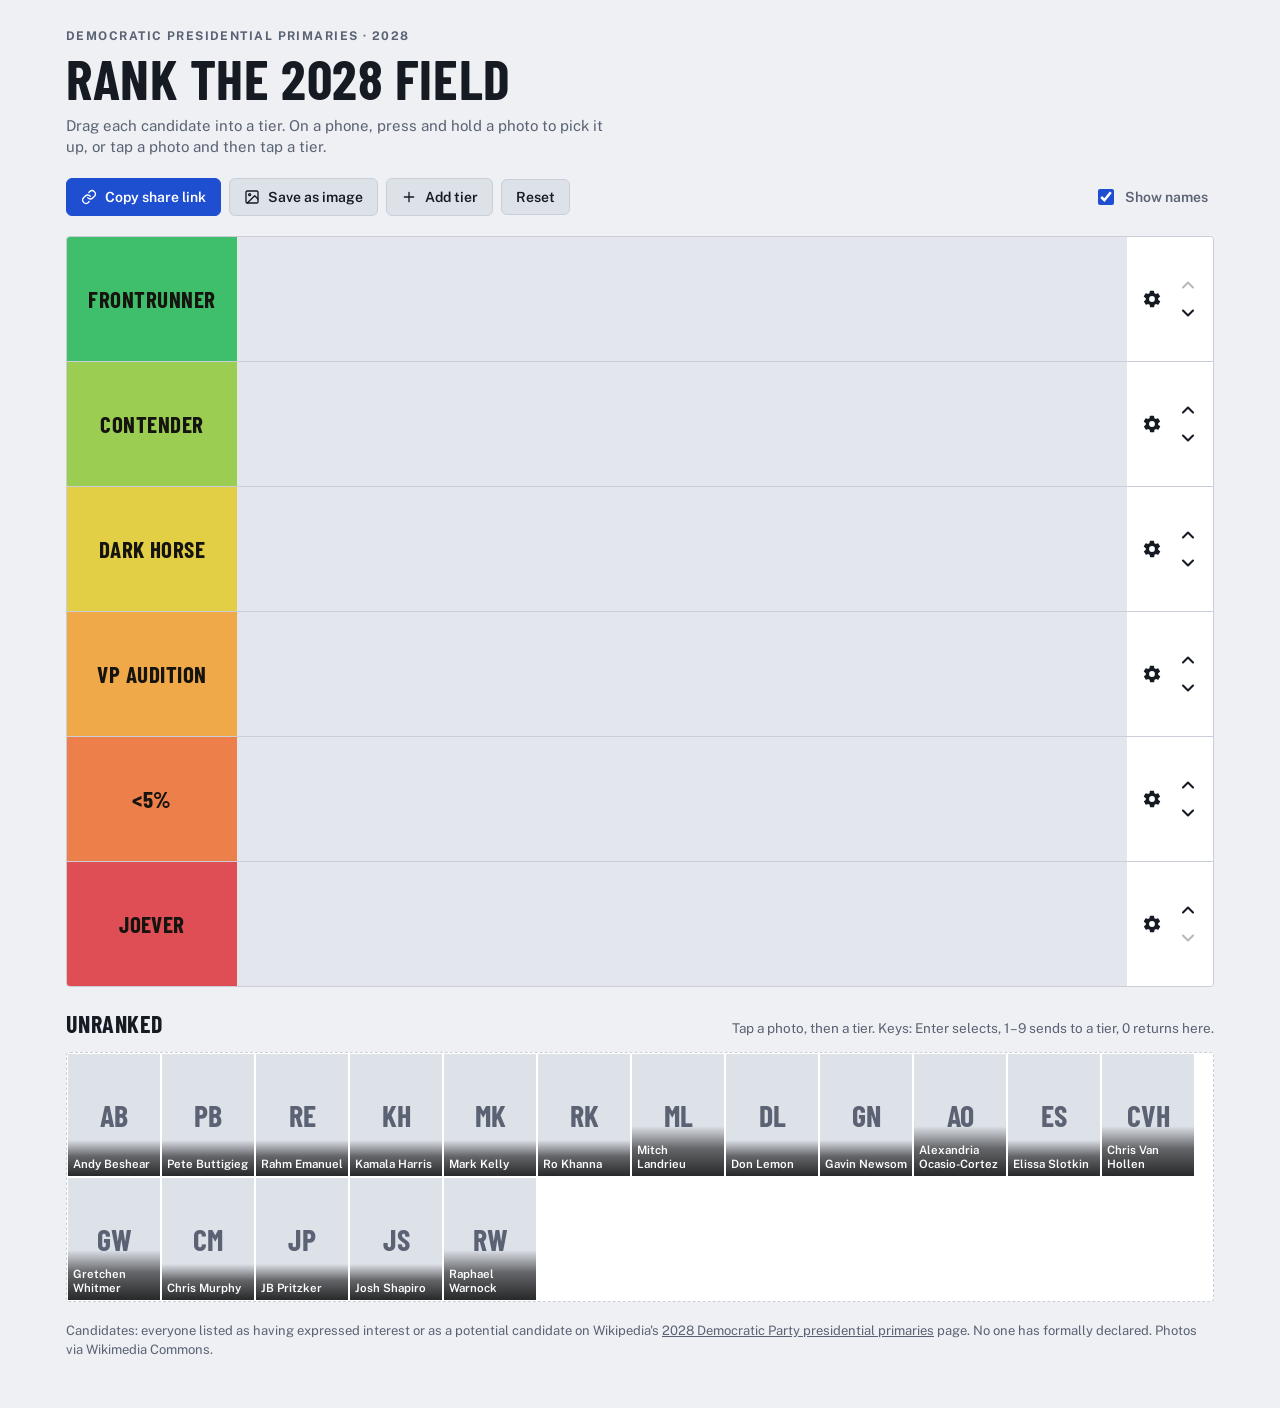
==== index.html @ cbf28e7c "Add 2028 Democratic candidate tier maker Static drag-and-drop tier list with the six requested tiers" ====
<!doctype html>
<html lang="en">
<head>
<meta charset="utf-8">
<meta name="viewport" content="width=device-width, initial-scale=1, viewport-fit=cover">
<title>2028 Democratic Tier List</title>
<meta name="claude:viewport-fit-sides" content="cover">
<link rel="preconnect" href="https://fonts.googleapis.com">
<link rel="preconnect" href="https://fonts.gstatic.com" crossorigin>
<link rel="stylesheet" href="https://fonts.googleapis.com/css2?family=Barlow+Condensed:wght@600;700&family=Public+Sans:wght@400;500;600;700&display=swap">
<link rel="stylesheet" href="style.css">
</head>
<body>
<main class="wrap">
  <header class="masthead">
    <span class="eyebrow">Democratic presidential primaries · 2028</span>
    <h1>Rank the 2028 field</h1>
    <p class="lede">Drag each candidate into a tier. On a phone, press and hold a photo to pick it up, or tap a photo and then tap a tier.</p>
  </header>

  <div class="toolbar" role="toolbar" aria-label="Tier list actions">
    <button class="btn primary" id="btn-share" type="button">
      <svg viewBox="0 0 24 24" fill="none" stroke="currentColor" stroke-width="2" stroke-linecap="round" stroke-linejoin="round" aria-hidden="true"><path d="M10 13a5 5 0 0 0 7.5.5l3-3a5 5 0 0 0-7-7l-1.7 1.7"/><path d="M14 11a5 5 0 0 0-7.5-.5l-3 3a5 5 0 0 0 7 7l1.7-1.7"/></svg>
      Copy share link
    </button>
    <button class="btn" id="btn-image" type="button">
      <svg viewBox="0 0 24 24" fill="none" stroke="currentColor" stroke-width="2" stroke-linecap="round" stroke-linejoin="round" aria-hidden="true"><rect x="3" y="3" width="18" height="18" rx="2"/><circle cx="8.5" cy="8.5" r="1.5"/><path d="m21 15-5-5L5 21"/></svg>
      Save as image
    </button>
    <button class="btn" id="btn-add-tier" type="button">
      <svg viewBox="0 0 24 24" fill="none" stroke="currentColor" stroke-width="2" stroke-linecap="round" aria-hidden="true"><path d="M12 5v14M5 12h14"/></svg>
      Add tier
    </button>
    <button class="btn" id="btn-reset" type="button">Reset</button>
    <span class="spacer"></span>
    <label class="toggle" for="opt-names"><input type="checkbox" id="opt-names" checked> Show names</label>
  </div>

  <section class="board" id="board" aria-label="Tiers"></section>

  <section aria-labelledby="pool-title" style="display:grid;gap:10px">
    <div class="pool-head">
      <h2 id="pool-title">Unranked</h2>
      <p class="hint">Tap a photo, then a tier. Keys: Enter selects, 1–9 sends to a tier, 0 returns here.</p>
    </div>
    <div class="zone pool" id="pool" data-zone="pool" aria-label="Unranked candidates"></div>
  </section>

  <p class="sources">Candidates: everyone listed as having expressed interest or as a potential candidate on Wikipedia's <a href="https://en.wikipedia.org/wiki/2028_Democratic_Party_presidential_primaries" target="_blank" rel="noopener">2028 Democratic Party presidential primaries</a> page. No one has formally declared. Photos via Wikimedia Commons.</p>
</main>

<script src="candidates.js"></script>
<script src="app.js"></script>
</body>
</html>
---- style.css ----
/* Layout: one centered column. Header + toolbar, the tier board (label | drop row | controls), then the unranked pool. */
:root {
  --bg: #eef0f4;
  --surface: #ffffff;
  --row: #e3e6ec;
  --line: #c9ced8;
  --fg: #161a22;
  --muted: #5a6273;
  --accent: #1f4fd1;
  --accent-fg: #ffffff;
  --ctl: #dde1e8;
  --ctl-hover: #cfd4dd;
  --shadow: 0 10px 30px rgba(15, 20, 35, .25);

  --tier-1: #3fbf6b;
  --tier-2: #9acd52;
  --tier-3: #e2cf45;
  --tier-4: #f0a948;
  --tier-5: #ec7f4a;
  --tier-6: #df4d55;
  --tier-ink: #15140f;

  --font-display: 'Barlow Condensed', 'Arial Narrow', 'Roboto Condensed', sans-serif;
  --font-body: 'Public Sans', system-ui, -apple-system, 'Segoe UI', sans-serif;

  --card-w: 92px;
  --card-h: 122px;
  --label-w: 170px;
}
@media (prefers-color-scheme: dark) {
  :root:not([data-theme="light"]) {
    --bg: #15171c;
    --surface: #1d2027;
    --row: #1a1c21;
    --line: #2c3039;
    --fg: #eceef3;
    --muted: #9aa1b0;
    --accent: #6f95ff;
    --accent-fg: #0d1222;
    --ctl: #262a33;
    --ctl-hover: #323743;
    --shadow: 0 10px 30px rgba(0, 0, 0, .55);
    color-scheme: dark;
  }
}
:root[data-theme="dark"] {
  --bg: #15171c;
  --surface: #1d2027;
  --row: #1a1c21;
  --line: #2c3039;
  --fg: #eceef3;
  --muted: #9aa1b0;
  --accent: #6f95ff;
  --accent-fg: #0d1222;
  --ctl: #262a33;
  --ctl-hover: #323743;
  --shadow: 0 10px 30px rgba(0, 0, 0, .55);
  color-scheme: dark;
}

* { box-sizing: border-box; }
[hidden] { display: none !important; }
body {
  margin: 0;
  background: var(--bg);
  color: var(--fg);
  font-family: var(--font-body);
  font-size: 15px;
  line-height: 1.45;
}
.wrap {
  max-width: 1180px;
  margin: 0 auto;
  padding-block: 28px 48px;
  padding-left: max(16px, env(safe-area-inset-left, 0px));
  padding-right: max(16px, env(safe-area-inset-right, 0px));
  display: grid;
  gap: 20px;
}

/* Header */
.masthead { display: grid; gap: 6px; }
.eyebrow {
  font-size: 12px;
  font-weight: 700;
  letter-spacing: .12em;
  text-transform: uppercase;
  color: var(--muted);
}
h1 {
  margin: 0;
  font-family: var(--font-display);
  font-weight: 700;
  font-size: clamp(34px, 6vw, 56px);
  line-height: .95;
  letter-spacing: .01em;
  text-transform: uppercase;
  text-wrap: balance;
}
.lede { margin: 4px 0 0; color: var(--muted); max-width: 62ch; }
.lede a { color: inherit; }

/* Toolbar */
.toolbar { display: flex; flex-wrap: wrap; gap: 8px; align-items: center; }
.btn {
  appearance: none;
  border: 1px solid var(--line);
  background: var(--ctl);
  color: var(--fg);
  font: 600 14px/1 var(--font-body);
  padding: 10px 14px;
  border-radius: 6px;
  cursor: pointer;
  display: inline-flex;
  align-items: center;
  gap: 8px;
  text-decoration: none;
}
.btn:hover { background: var(--ctl-hover); }
.btn.primary { background: var(--accent); border-color: var(--accent); color: var(--accent-fg); }
.btn.primary:hover { filter: brightness(1.08); }
.btn.danger-armed { background: var(--tier-6); border-color: var(--tier-6); color: var(--tier-ink); }
.btn svg { width: 16px; height: 16px; flex: none; }
.toggle { display: inline-flex; align-items: center; gap: 8px; font-weight: 600; font-size: 14px; color: var(--muted); cursor: pointer; padding: 0 6px; }
.toggle input { width: 16px; height: 16px; accent-color: var(--accent); }
.spacer { flex: 1; }
:focus-visible { outline: 3px solid var(--accent); outline-offset: 2px; }

/* Board */
.board {
  border: 1px solid var(--line);
  background: var(--line);
  display: grid;
  gap: 1px;
  border-radius: 4px;
  overflow: hidden;
}
.tier {
  display: grid;
  grid-template-columns: var(--label-w) minmax(0, 1fr) auto;
  min-height: calc(var(--card-h) + 2px);
  background: var(--row);
}
.tier-label {
  background: var(--tier-color);
  color: var(--tier-ink);
  display: grid;
  place-items: center;
  padding: 8px 10px;
  text-align: center;
  font-family: var(--font-display);
  font-weight: 700;
  font-size: 23px;
  line-height: 1;
  text-transform: uppercase;
  letter-spacing: .02em;
  overflow-wrap: break-word;
  hyphens: manual;
}
.tier-controls {
  display: grid;
  grid-template-columns: auto auto;
  align-items: center;
  gap: 2px;
  padding: 0 8px;
  background: var(--surface);
}
.tier-controls .move { display: grid; }
.icon-btn {
  appearance: none;
  background: transparent;
  border: 0;
  color: var(--fg);
  width: 34px;
  height: 34px;
  display: grid;
  place-items: center;
  border-radius: 6px;
  cursor: pointer;
}
.icon-btn:hover { background: var(--ctl); }
.icon-btn:disabled { opacity: .3; cursor: default; background: transparent; }
.icon-btn svg { width: 20px; height: 20px; }
.move .icon-btn { height: 28px; }

/* Drop zones */
.zone {
  display: flex;
  flex-wrap: wrap;
  align-content: flex-start;
  gap: 2px;
  padding: 1px;
  min-height: var(--card-h);
}
.zone.over { background: color-mix(in srgb, var(--accent) 12%, transparent); }
.zone.tap-target { cursor: copy; }
.zone.tap-target:hover { background: color-mix(in srgb, var(--accent) 16%, transparent); }

/* Cards */
.card {
  position: relative;
  width: var(--card-w);
  height: var(--card-h);
  flex: none;
  border: 0;
  padding: 0;
  margin: 0;
  background: var(--ctl);
  cursor: grab;
  touch-action: manipulation;
  user-select: none;
  -webkit-user-select: none;
  -webkit-touch-callout: none;
  overflow: hidden;
  color: #fff;
}
.card img {
  width: 100%;
  height: 100%;
  object-fit: cover;
  object-position: 50% 18%;
  display: block;
  pointer-events: none;
  -webkit-user-drag: none;
}
.card .initials {
  position: absolute;
  inset: 0;
  display: grid;
  place-items: center;
  font: 700 30px/1 var(--font-display);
  color: var(--muted);
}
.card .name {
  position: absolute;
  left: 0; right: 0; bottom: 0;
  padding: 18px 5px 5px;
  background: linear-gradient(to top, rgba(0,0,0,.82), rgba(0,0,0,.55) 55%, transparent);
  color: #fff;
  font: 600 11.5px/1.15 var(--font-body);
  text-align: left;
  pointer-events: none;
}
.hide-names .card .name { display: none; }
.card.selected { outline: 3px solid var(--accent); outline-offset: -3px; }
.card.lifted { opacity: .25; }
.ghost {
  position: fixed;
  z-index: 50;
  pointer-events: none;
  box-shadow: var(--shadow);
  transform: rotate(-3deg) scale(1.06);
  cursor: grabbing;
}
.placeholder {
  width: var(--card-w);
  height: var(--card-h);
  flex: none;
  border: 2px dashed var(--accent);
  background: color-mix(in srgb, var(--accent) 14%, transparent);
}
body.dragging, body.dragging * { cursor: grabbing !important; }

/* Pool */
.pool-head { display: flex; align-items: baseline; justify-content: space-between; gap: 12px; flex-wrap: wrap; }
h2 {
  margin: 0;
  font-family: var(--font-display);
  font-size: 24px;
  font-weight: 700;
  text-transform: uppercase;
  letter-spacing: .02em;
}
.hint { margin: 0; color: var(--muted); font-size: 13.5px; }
.pool {
  border: 1px dashed var(--line);
  background: var(--surface);
  border-radius: 4px;
  min-height: calc(var(--card-h) + 4px);
}
.pool:empty::after {
  content: 'Every candidate is ranked.';
  color: var(--muted);
  padding: 16px;
  align-self: center;
}

.sources { color: var(--muted); font-size: 13px; margin: 0; }
.sources a { color: inherit; }

/* Dialogs */
.scrim {
  position: fixed;
  inset: 0;
  z-index: 60;
  background: rgba(8, 10, 15, .6);
  display: grid;
  place-items: center;
  padding: max(16px, env(safe-area-inset-top, 0px)) max(16px, env(safe-area-inset-right, 0px)) max(16px, env(safe-area-inset-bottom, 0px)) max(16px, env(safe-area-inset-left, 0px));
}
.dialog {
  background: var(--surface);
  color: var(--fg);
  border: 1px solid var(--line);
  border-radius: 8px;
  box-shadow: var(--shadow);
  width: min(460px, 100%);
  max-height: 100%;
  overflow: auto;
  padding: 20px;
  display: grid;
  gap: 16px;
}
.dialog.wide { width: min(980px, 100%); }
.dialog h3 { margin: 0; font: 700 24px/1 var(--font-display); text-transform: uppercase; }
.dialog label.field { display: grid; gap: 6px; font-weight: 600; font-size: 13px; color: var(--muted); }
.dialog input[type="text"] {
  font: 500 16px/1.2 var(--font-body);
  padding: 10px 12px;
  border-radius: 6px;
  border: 1px solid var(--line);
  background: var(--bg);
  color: var(--fg);
  width: 100%;
}
.swatches { display: flex; flex-wrap: wrap; gap: 8px; align-items: center; }
.swatch {
  width: 32px; height: 32px;
  border-radius: 50%;
  border: 2px solid transparent;
  cursor: pointer;
  padding: 0;
}
.swatch[aria-pressed="true"] { border-color: var(--fg); box-shadow: inset 0 0 0 2px var(--surface); }
.swatches input[type="color"] { width: 40px; height: 34px; border: 0; padding: 0; background: none; cursor: pointer; }
.dialog .row { display: flex; flex-wrap: wrap; gap: 8px; }
.dialog .row.end { justify-content: flex-end; }
.export-img { width: 100%; height: auto; border: 1px solid var(--line); background: var(--bg); }

.toast {
  position: fixed;
  left: 50%;
  bottom: calc(20px + env(safe-area-inset-bottom, 0px));
  transform: translateX(-50%);
  z-index: 70;
  background: var(--fg);
  color: var(--bg);
  padding: 10px 16px;
  border-radius: 6px;
  font-weight: 600;
  font-size: 14px;
  box-shadow: var(--shadow);
  max-width: calc(100% - 32px);
}

@media (max-width: 640px) {
  :root { --card-w: 62px; --card-h: 84px; --label-w: 88px; }
  .tier-label { font-size: 15px; padding: 6px 4px; letter-spacing: 0; }
  .tier-controls { grid-template-columns: auto; padding: 0 2px; }
  .tier-controls .move { grid-auto-flow: row; }
  .icon-btn { width: 30px; height: 28px; }
  .move .icon-btn { height: 24px; }
  .card .name { font-size: 9.5px; padding: 12px 3px 3px; }
  .card .initials { font-size: 22px; }
  .toolbar .btn { padding: 9px 11px; font-size: 13px; }
}
@media (prefers-reduced-motion: reduce) {
  .ghost { transform: none; }
}
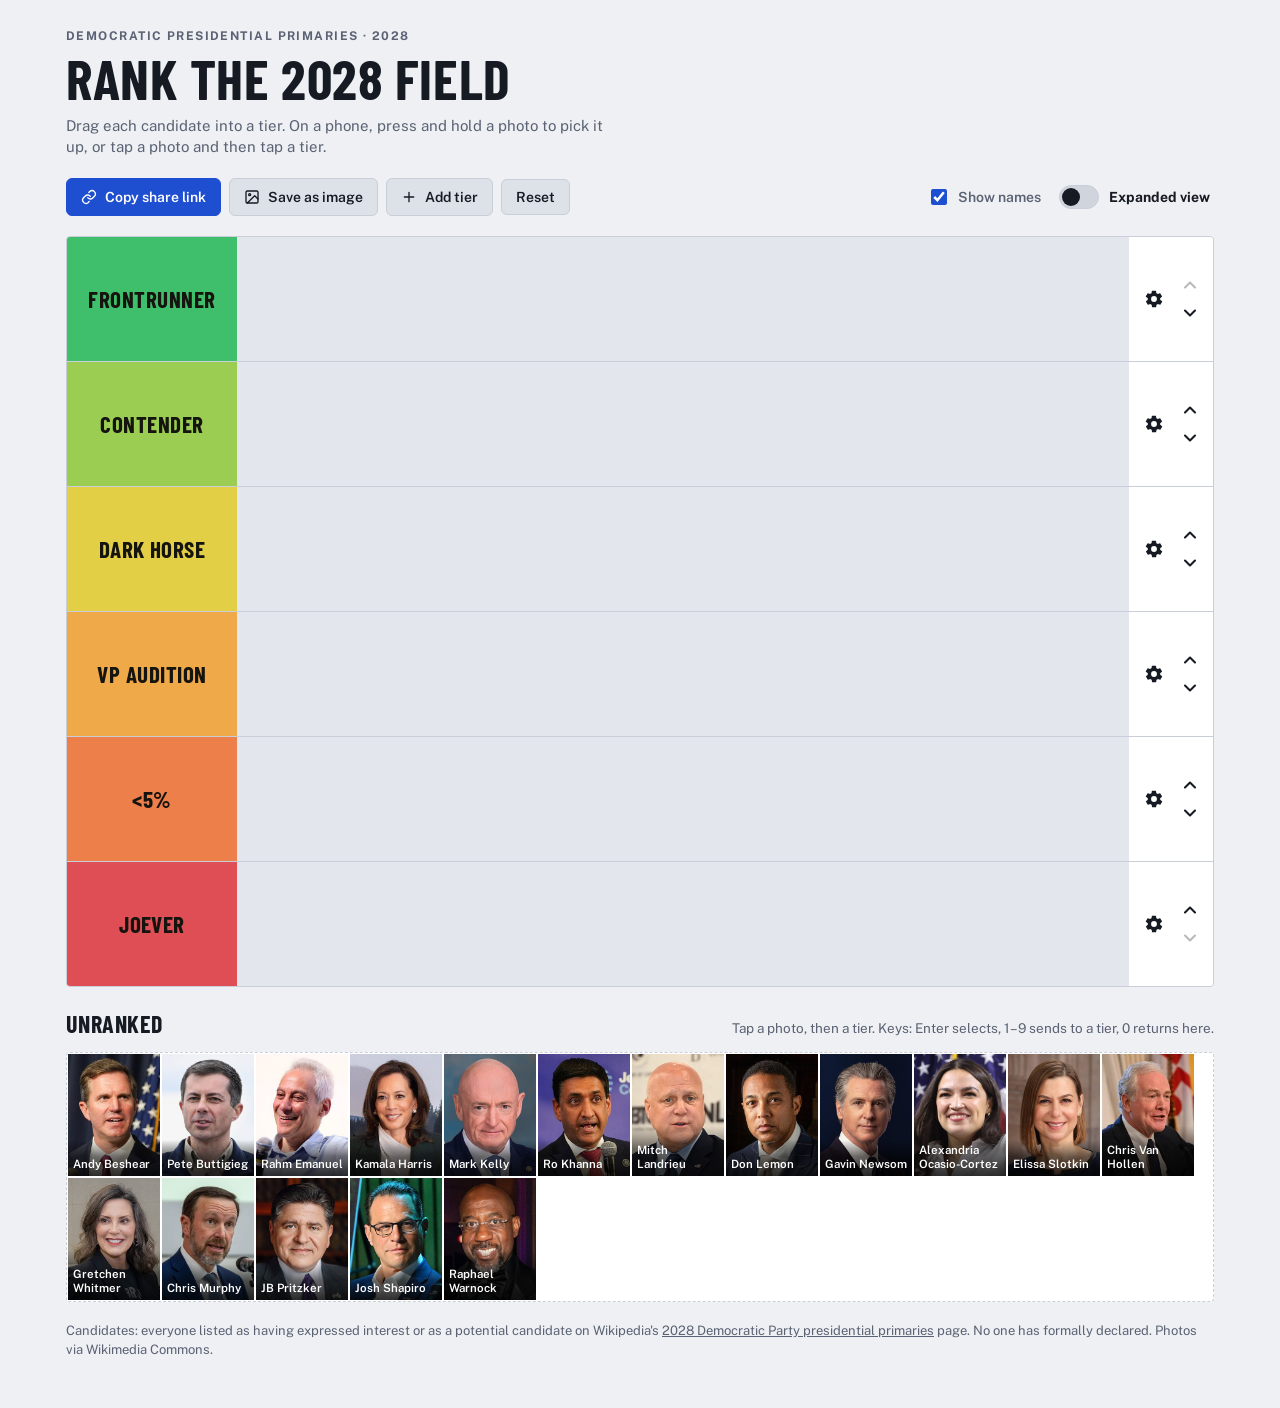
==== commit 0c941844: "Add candidate photos and expanded view with editable ratings - Bundle the 17 portraits used on the W" ====
--- a/index.html
+++ b/index.html
@@ -32,18 +32,27 @@
       Add tier
     </button>
     <button class="btn" id="btn-reset" type="button">Reset</button>
+    <button class="btn" id="btn-reset-ratings" type="button" hidden>Reset ratings</button>
     <span class="spacer"></span>
     <label class="toggle" for="opt-names"><input type="checkbox" id="opt-names" checked> Show names</label>
+    <label class="switch" for="opt-expanded"><input type="checkbox" id="opt-expanded" role="switch"><span class="track" aria-hidden="true"></span> Expanded view</label>
   </div>
 
-  <section class="board" id="board" aria-label="Tiers"></section>
+  <div class="scroll-x">
+    <section class="board" id="board" aria-label="Tiers"></section>
+  </div>
 
   <section aria-labelledby="pool-title" style="display:grid;gap:10px">
     <div class="pool-head">
       <h2 id="pool-title">Unranked</h2>
-      <p class="hint">Tap a photo, then a tier. Keys: Enter selects, 1–9 sends to a tier, 0 returns here.</p>
+      <p class="hint" id="pool-hint">Tap a photo, then a tier. Keys: Enter selects, 1–9 sends to a tier, 0 returns here.</p>
     </div>
-    <div class="zone pool" id="pool" data-zone="pool" aria-label="Unranked candidates"></div>
+    <div class="scroll-x">
+      <div class="pool-table">
+        <div class="pool-cols" id="pool-cols" aria-hidden="true" hidden></div>
+        <div class="zone pool" id="pool" data-zone="pool" aria-label="Unranked candidates"></div>
+      </div>
+    </div>
   </section>
 
   <p class="sources">Candidates: everyone listed as having expressed interest or as a potential candidate on Wikipedia's <a href="https://en.wikipedia.org/wiki/2028_Democratic_Party_presidential_primaries" target="_blank" rel="noopener">2028 Democratic Party presidential primaries</a> page. No one has formally declared. Photos via Wikimedia Commons.</p>
--- a/style.css
+++ b/style.css
@@ -26,6 +26,10 @@
   --card-w: 92px;
   --card-h: 122px;
   --label-w: 170px;
+  --ctl-w: 84px;
+  --who-w: minmax(230px, 1fr);
+  --score-w: 92px;
+  --row-h: 66px;
 }
 @media (prefers-color-scheme: dark) {
   :root:not([data-theme="light"]) {
@@ -137,7 +141,7 @@
 }
 .tier {
   display: grid;
-  grid-template-columns: var(--label-w) minmax(0, 1fr) auto;
+  grid-template-columns: var(--label-w) minmax(0, 1fr) var(--ctl-w);
   min-height: calc(var(--card-h) + 2px);
   background: var(--row);
 }
@@ -261,6 +265,96 @@
 }
 body.dragging, body.dragging * { cursor: grabbing !important; }
 
+/* Expanded view: tiers stack candidates as rows with 1–10 scores */
+.switch { display: inline-flex; align-items: center; gap: 10px; font-weight: 700; font-size: 14px; cursor: pointer; padding: 6px 4px; }
+.switch input { position: absolute; opacity: 0; width: 1px; height: 1px; }
+.switch .track { width: 40px; height: 24px; border-radius: 12px; background: var(--ctl-hover); border: 1px solid var(--line); position: relative; transition: background .15s; flex: none; }
+.switch .track::after { content: ''; position: absolute; top: 2px; left: 2px; width: 18px; height: 18px; border-radius: 50%; background: var(--fg); transition: transform .15s; }
+.switch input:checked + .track { background: var(--accent); border-color: var(--accent); }
+.switch input:checked + .track::after { transform: translateX(16px); background: var(--accent-fg); }
+.switch input:focus-visible + .track { outline: 3px solid var(--accent); outline-offset: 2px; }
+
+.scroll-x { overflow-x: auto; max-width: 100%; }
+body.expanded .wrap { max-width: 1400px; }
+body.expanded .board { min-width: calc(var(--label-w) + 230px + 6 * var(--score-w) + var(--ctl-w) + 2px); }
+.board-head {
+  display: grid;
+  grid-template-columns: var(--label-w) minmax(0, 1fr) var(--ctl-w);
+  background: var(--surface);
+  align-items: end;
+}
+.board-head .h-tier { padding: 12px 10px; }
+.cols, .row-entry, .pool-cols {
+  display: grid;
+  grid-template-columns: var(--who-w) repeat(6, var(--score-w));
+  align-items: center;
+}
+.board-head span, .pool-cols span {
+  font: 700 14px/1.05 var(--font-display);
+  text-transform: uppercase;
+  letter-spacing: .06em;
+  color: var(--muted);
+}
+.h-score { text-align: center; padding: 12px 4px; }
+.h-who { padding: 12px 12px; }
+.h-total { color: var(--fg) !important; }
+.h-total small { display: block; font: 600 11px/1.2 var(--font-body); letter-spacing: 0; text-transform: none; color: var(--muted); }
+
+body.expanded .tier { min-height: calc(var(--row-h) + 2px); }
+.zone.list { flex-direction: column; flex-wrap: nowrap; gap: 0; padding: 0; min-height: var(--row-h); }
+.zone.list .placeholder { width: 100%; height: var(--row-h); }
+.row-entry {
+  min-height: var(--row-h);
+  background: var(--row);
+  cursor: grab;
+  user-select: none;
+  -webkit-user-select: none;
+  -webkit-touch-callout: none;
+  touch-action: manipulation;
+}
+.row-entry + .row-entry { border-top: 1px solid var(--line); }
+.row-entry.selected { outline: 3px solid var(--accent); outline-offset: -3px; }
+.row-entry.lifted { opacity: .25; }
+.row-entry.ghost { width: auto; border: 1px solid var(--line); }
+.who { display: flex; align-items: center; gap: 12px; padding: 5px 10px; min-width: 0; }
+.thumb { position: relative; width: 42px; height: 56px; flex: none; overflow: hidden; background: var(--ctl); }
+.thumb img { width: 100%; height: 100%; object-fit: cover; object-position: 50% 18%; display: block; pointer-events: none; -webkit-user-drag: none; }
+.thumb .initials { position: absolute; inset: 0; display: grid; place-items: center; font: 700 17px/1 var(--font-display); color: var(--muted); }
+.who-text { display: grid; gap: 2px; min-width: 0; }
+.who-text strong { font-weight: 700; font-size: 15px; line-height: 1.2; }
+.who-text small { color: var(--muted); font-size: 12.5px; line-height: 1.25; }
+.score, .total {
+  --score-hue: 60;
+  margin: 6px 4px;
+  height: calc(var(--row-h) - 14px);
+  display: grid;
+  place-items: center;
+  background: hsl(var(--score-hue) 70% 50% / .2);
+  border-radius: 3px;
+}
+.score input {
+  width: 100%;
+  height: 100%;
+  border: 0;
+  background: transparent;
+  color: var(--fg);
+  text-align: center;
+  font: 700 26px/1 var(--font-display);
+  font-variant-numeric: tabular-nums;
+  appearance: textfield;
+  -moz-appearance: textfield;
+  cursor: text;
+  border-radius: 3px;
+}
+.score input::-webkit-outer-spin-button, .score input::-webkit-inner-spin-button { -webkit-appearance: none; margin: 0; }
+.score input:hover { box-shadow: inset 0 0 0 1px var(--line); }
+.score input:focus-visible { outline: 3px solid var(--accent); outline-offset: -3px; }
+.total { font: 700 30px/1 var(--font-display); font-variant-numeric: tabular-nums; box-shadow: inset 0 0 0 1px var(--line); }
+.pool-table { display: grid; }
+body.expanded .pool-table { min-width: calc(230px + 6 * var(--score-w) + 2px); }
+.pool-cols { background: var(--surface); border: 1px solid var(--line); border-bottom: 0; border-radius: 4px 4px 0 0; }
+body.expanded .pool { border-style: solid; border-radius: 0 0 4px 4px; background: var(--line); }
+
 /* Pool */
 .pool-head { display: flex; align-items: baseline; justify-content: space-between; gap: 12px; flex-wrap: wrap; }
 h2 {
@@ -278,6 +372,7 @@
   border-radius: 4px;
   min-height: calc(var(--card-h) + 4px);
 }
+body.expanded .pool:empty { background: var(--surface); }
 .pool:empty::after {
   content: 'Every candidate is ranked.';
   color: var(--muted);
@@ -354,7 +449,25 @@
 }
 
 @media (max-width: 640px) {
-  :root { --card-w: 62px; --card-h: 84px; --label-w: 88px; }
+  :root { --card-w: 62px; --card-h: 84px; --label-w: 88px; --ctl-w: 40px; --who-w: minmax(170px, 1fr); --score-w: 56px; --row-h: 58px; }
+  body.expanded .board { min-width: calc(var(--label-w) + 170px + 6 * var(--score-w) + var(--ctl-w) + 2px); }
+  body.expanded .pool-table { min-width: calc(170px + 6 * var(--score-w) + 2px); }
+  .board-head span, .pool-cols span { font-size: 11.5px; letter-spacing: .02em; }
+  .h-score {
+    writing-mode: vertical-rl;
+    transform: rotate(180deg);
+    justify-self: center;
+    text-align: left;
+    padding: 8px 0;
+    min-height: 92px;
+  }
+  .h-total small { display: inline; margin-top: 4px; }
+  .score input { font-size: 22px; }
+  .total { font-size: 24px; }
+  .who { gap: 8px; padding: 4px 6px; }
+  .thumb { width: 36px; height: 48px; }
+  .who-text strong { font-size: 13px; }
+  .who-text small { font-size: 11px; }
   .tier-label { font-size: 15px; padding: 6px 4px; letter-spacing: 0; }
   .tier-controls { grid-template-columns: auto; padding: 0 2px; }
   .tier-controls .move { grid-auto-flow: row; }
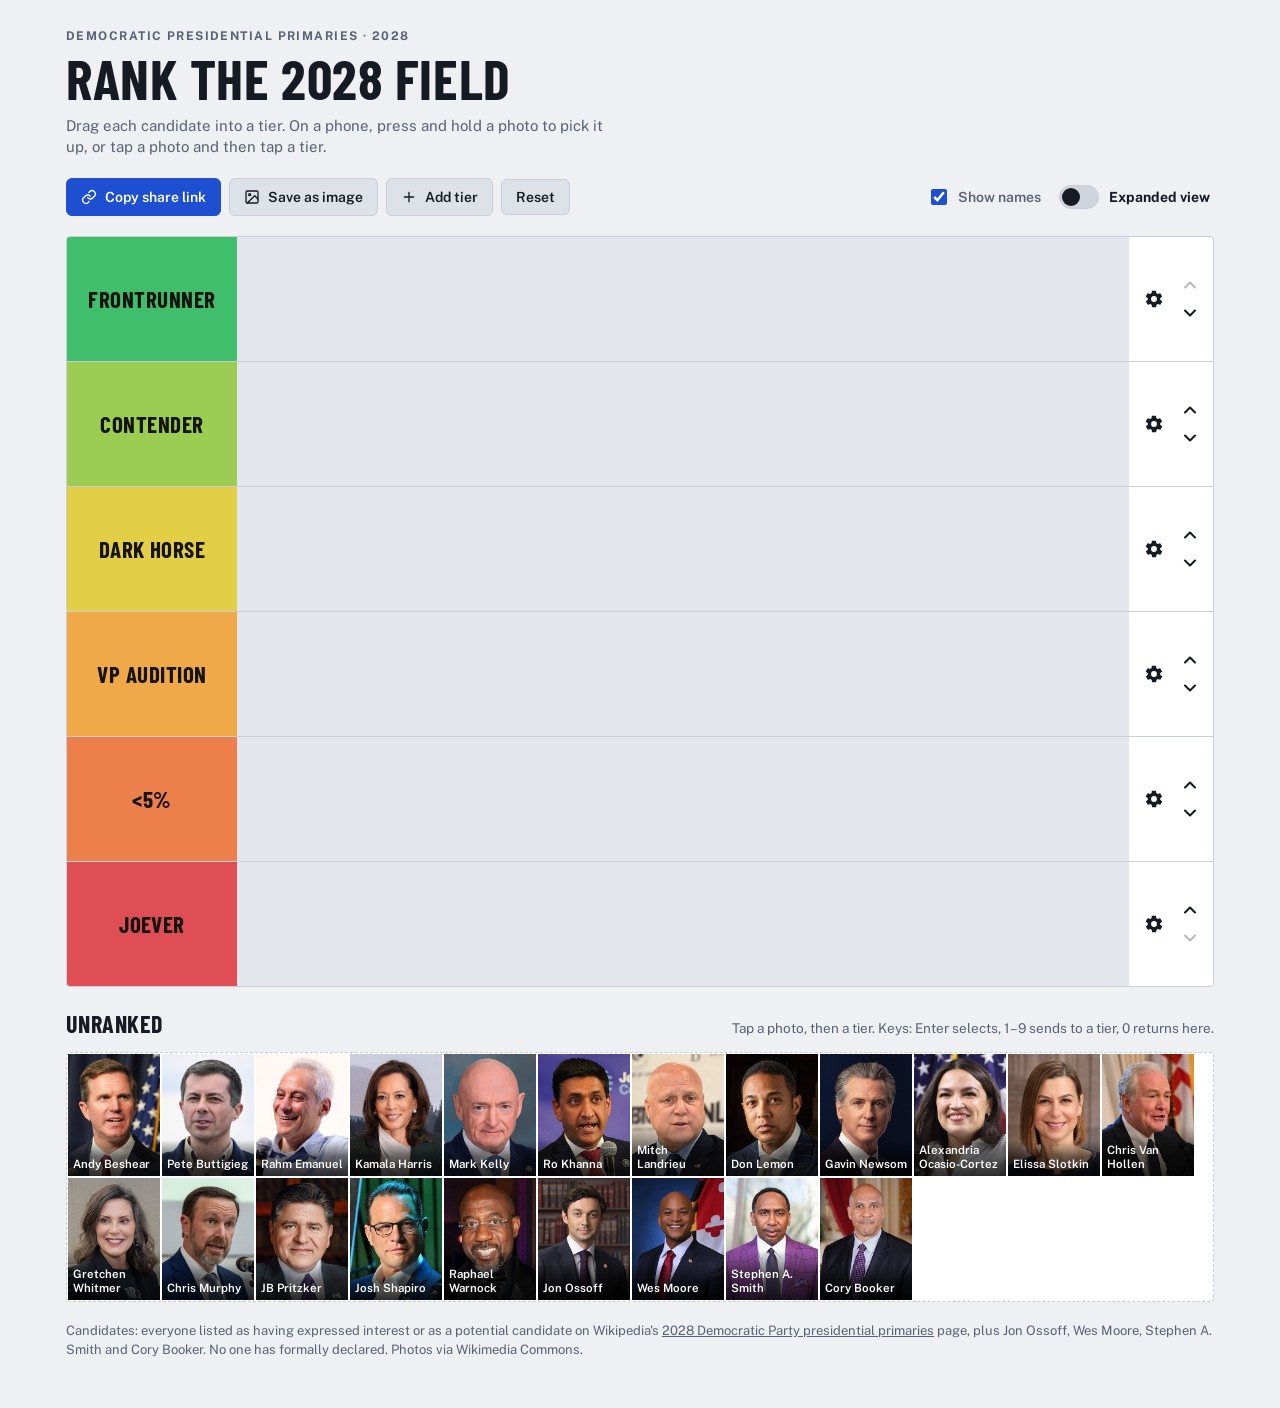
==== commit da970356: "Add Jon Ossoff, Wes Moore, Stephen A. Smith and Cory Booker Added by request with default ratings. P" ====
--- a/index.html
+++ b/index.html
@@ -55,7 +55,7 @@
     </div>
   </section>
 
-  <p class="sources">Candidates: everyone listed as having expressed interest or as a potential candidate on Wikipedia's <a href="https://en.wikipedia.org/wiki/2028_Democratic_Party_presidential_primaries" target="_blank" rel="noopener">2028 Democratic Party presidential primaries</a> page. No one has formally declared. Photos via Wikimedia Commons.</p>
+  <p class="sources">Candidates: everyone listed as having expressed interest or as a potential candidate on Wikipedia's <a href="https://en.wikipedia.org/wiki/2028_Democratic_Party_presidential_primaries" target="_blank" rel="noopener">2028 Democratic Party presidential primaries</a> page, plus Jon Ossoff, Wes Moore, Stephen A. Smith and Cory Booker. No one has formally declared. Photos via Wikimedia Commons.</p>
 </main>
 
 <script src="candidates.js"></script>
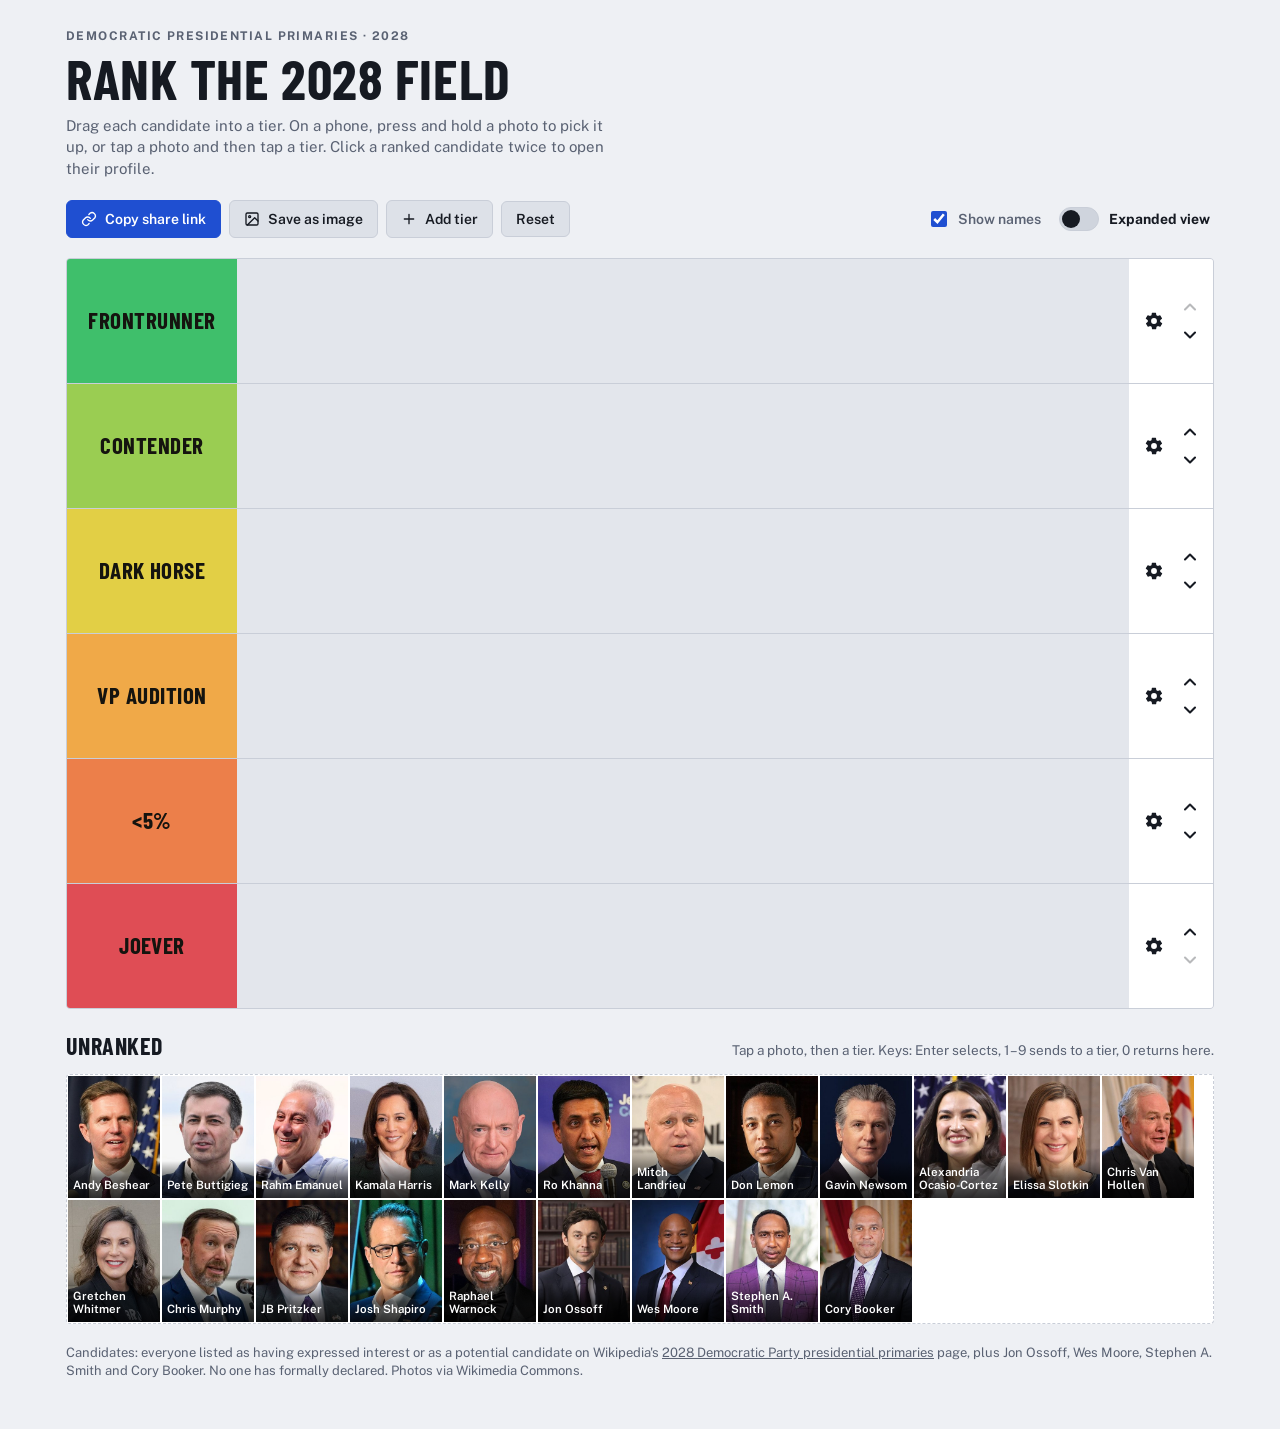
==== commit 828f4434: "Add candidate profiles and move scores to scores.js - Clicking, tapping or pressing Enter twice on a" ====
--- a/index.html
+++ b/index.html
@@ -15,7 +15,7 @@
   <header class="masthead">
     <span class="eyebrow">Democratic presidential primaries · 2028</span>
     <h1>Rank the 2028 field</h1>
-    <p class="lede">Drag each candidate into a tier. On a phone, press and hold a photo to pick it up, or tap a photo and then tap a tier.</p>
+    <p class="lede">Drag each candidate into a tier. On a phone, press and hold a photo to pick it up, or tap a photo and then tap a tier. Click a ranked candidate twice to open their profile.</p>
   </header>
 
   <div class="toolbar" role="toolbar" aria-label="Tier list actions">
@@ -59,6 +59,7 @@
 </main>
 
 <script src="candidates.js"></script>
+<script src="scores.js"></script>
 <script src="app.js"></script>
 </body>
 </html>
--- a/style.css
+++ b/style.css
@@ -351,9 +351,91 @@
 .score input:focus-visible { outline: 3px solid var(--accent); outline-offset: -3px; }
 .total { font: 700 30px/1 var(--font-display); font-variant-numeric: tabular-nums; box-shadow: inset 0 0 0 1px var(--line); }
 .pool-table { display: grid; }
-body.expanded .pool-table { min-width: calc(230px + 6 * var(--score-w) + 2px); }
 .pool-cols { background: var(--surface); border: 1px solid var(--line); border-bottom: 0; border-radius: 4px 4px 0 0; }
-body.expanded .pool { border-style: solid; border-radius: 0 0 4px 4px; background: var(--line); }
+
+/* Candidate profile: large card over the page */
+.dialog.profile {
+  position: relative;
+  width: min(1080px, 100%);
+  height: min(760px, 100%);
+  padding: 0;
+  gap: 0;
+  grid-template-columns: minmax(220px, 38%) minmax(0, 1fr);
+  overflow: hidden;
+  border-top: 6px solid var(--tier-color);
+}
+.profile-close {
+  position: absolute;
+  top: 10px;
+  right: 10px;
+  z-index: 2;
+  width: 42px;
+  height: 42px;
+  background: var(--surface);
+  border: 1px solid var(--line);
+  border-radius: 50%;
+}
+.profile-close svg { width: 22px; height: 22px; }
+.profile-photo { position: relative; background: var(--ctl); min-height: 0; }
+.profile-photo img { width: 100%; height: 100%; object-fit: cover; object-position: 50% 18%; display: block; }
+.profile-photo .initials { position: absolute; inset: 0; display: grid; place-items: center; font: 700 72px/1 var(--font-display); color: var(--muted); }
+.profile-body { overflow: auto; padding: 28px 32px; display: grid; align-content: start; gap: 14px; }
+.profile-tier {
+  justify-self: start;
+  display: inline-flex;
+  align-items: baseline;
+  gap: 10px;
+  background: var(--tier-color);
+  color: var(--tier-ink);
+  font: 700 18px/1 var(--font-display);
+  text-transform: uppercase;
+  letter-spacing: .04em;
+  padding: 7px 12px;
+}
+.profile-tier span { font: 600 12px/1 var(--font-body); text-transform: none; letter-spacing: 0; opacity: .8; }
+.dialog .profile-name { margin: 0; font: 700 clamp(34px, 5vw, 56px)/.95 var(--font-display); text-transform: uppercase; text-wrap: balance; padding-right: 40px; }
+.profile-role { margin: 0; color: var(--muted); font-size: 15px; }
+.profile-note { margin: 0; font-size: 14px; font-weight: 600; }
+.profile-total {
+  display: flex;
+  align-items: flex-end;
+  justify-content: space-between;
+  gap: 16px;
+  flex-wrap: wrap;
+  border-block: 1px solid var(--line);
+  padding-block: 10px;
+}
+.profile-total .big { font: 700 72px/.9 var(--font-display); font-variant-numeric: tabular-nums; }
+.profile-total .of { font: 700 28px/1 var(--font-display); color: var(--muted); margin-left: 4px; }
+.profile-total .rank { color: var(--muted); font-size: 14px; padding-bottom: 6px; }
+.profile-total .rank strong { color: var(--fg); font: 700 24px/1 var(--font-display); margin-right: 4px; }
+.profile-scores { display: grid; gap: 14px; }
+.pscore {
+  display: grid;
+  grid-template-columns: 120px minmax(0, 1fr) 44px;
+  grid-template-areas: "label bar val" ". cmp cmp";
+  align-items: center;
+  column-gap: 14px;
+  row-gap: 4px;
+}
+.plabel { grid-area: label; font: 700 15px/1.1 var(--font-display); text-transform: uppercase; letter-spacing: .05em; color: var(--muted); }
+.pbar { grid-area: bar; position: relative; display: grid; grid-template-columns: repeat(10, 1fr); gap: 3px; height: 26px; }
+.seg { background: var(--ctl); border-radius: 2px; }
+.seg.on { background: hsl(var(--score-hue) 62% 46%); }
+.pavg { position: absolute; top: -4px; bottom: -4px; width: 3px; margin-left: -1.5px; background: var(--fg); border-radius: 2px; }
+.pval { grid-area: val; font: 700 34px/1 var(--font-display); text-align: right; font-variant-numeric: tabular-nums; }
+.pcmp { grid-area: cmp; font-size: 12.5px; color: var(--muted); }
+.profile-foot { margin: 4px 0 0; font-size: 13px; color: var(--muted); }
+.profile-foot a { color: inherit; }
+
+@media (max-width: 720px) {
+  .dialog.profile { grid-template-columns: 1fr; grid-template-rows: 34% minmax(0, 1fr); height: 100%; }
+  .profile-body { padding: 18px 18px 22px; gap: 12px; }
+  .profile-total .big { font-size: 56px; }
+  .pscore { grid-template-columns: 92px minmax(0, 1fr) 34px; column-gap: 10px; }
+  .pval { font-size: 28px; }
+  .pbar { height: 22px; gap: 2px; }
+}
 
 /* Pool */
 .pool-head { display: flex; align-items: baseline; justify-content: space-between; gap: 12px; flex-wrap: wrap; }
@@ -372,7 +454,6 @@
   border-radius: 4px;
   min-height: calc(var(--card-h) + 4px);
 }
-body.expanded .pool:empty { background: var(--surface); }
 .pool:empty::after {
   content: 'Every candidate is ranked.';
   color: var(--muted);
@@ -451,7 +532,6 @@
 @media (max-width: 640px) {
   :root { --card-w: 62px; --card-h: 84px; --label-w: 88px; --ctl-w: 40px; --who-w: minmax(170px, 1fr); --score-w: 56px; --row-h: 58px; }
   body.expanded .board { min-width: calc(var(--label-w) + 170px + 6 * var(--score-w) + var(--ctl-w) + 2px); }
-  body.expanded .pool-table { min-width: calc(170px + 6 * var(--score-w) + 2px); }
   .board-head span, .pool-cols span { font-size: 11.5px; letter-spacing: .02em; }
   .h-score {
     writing-mode: vertical-rl;
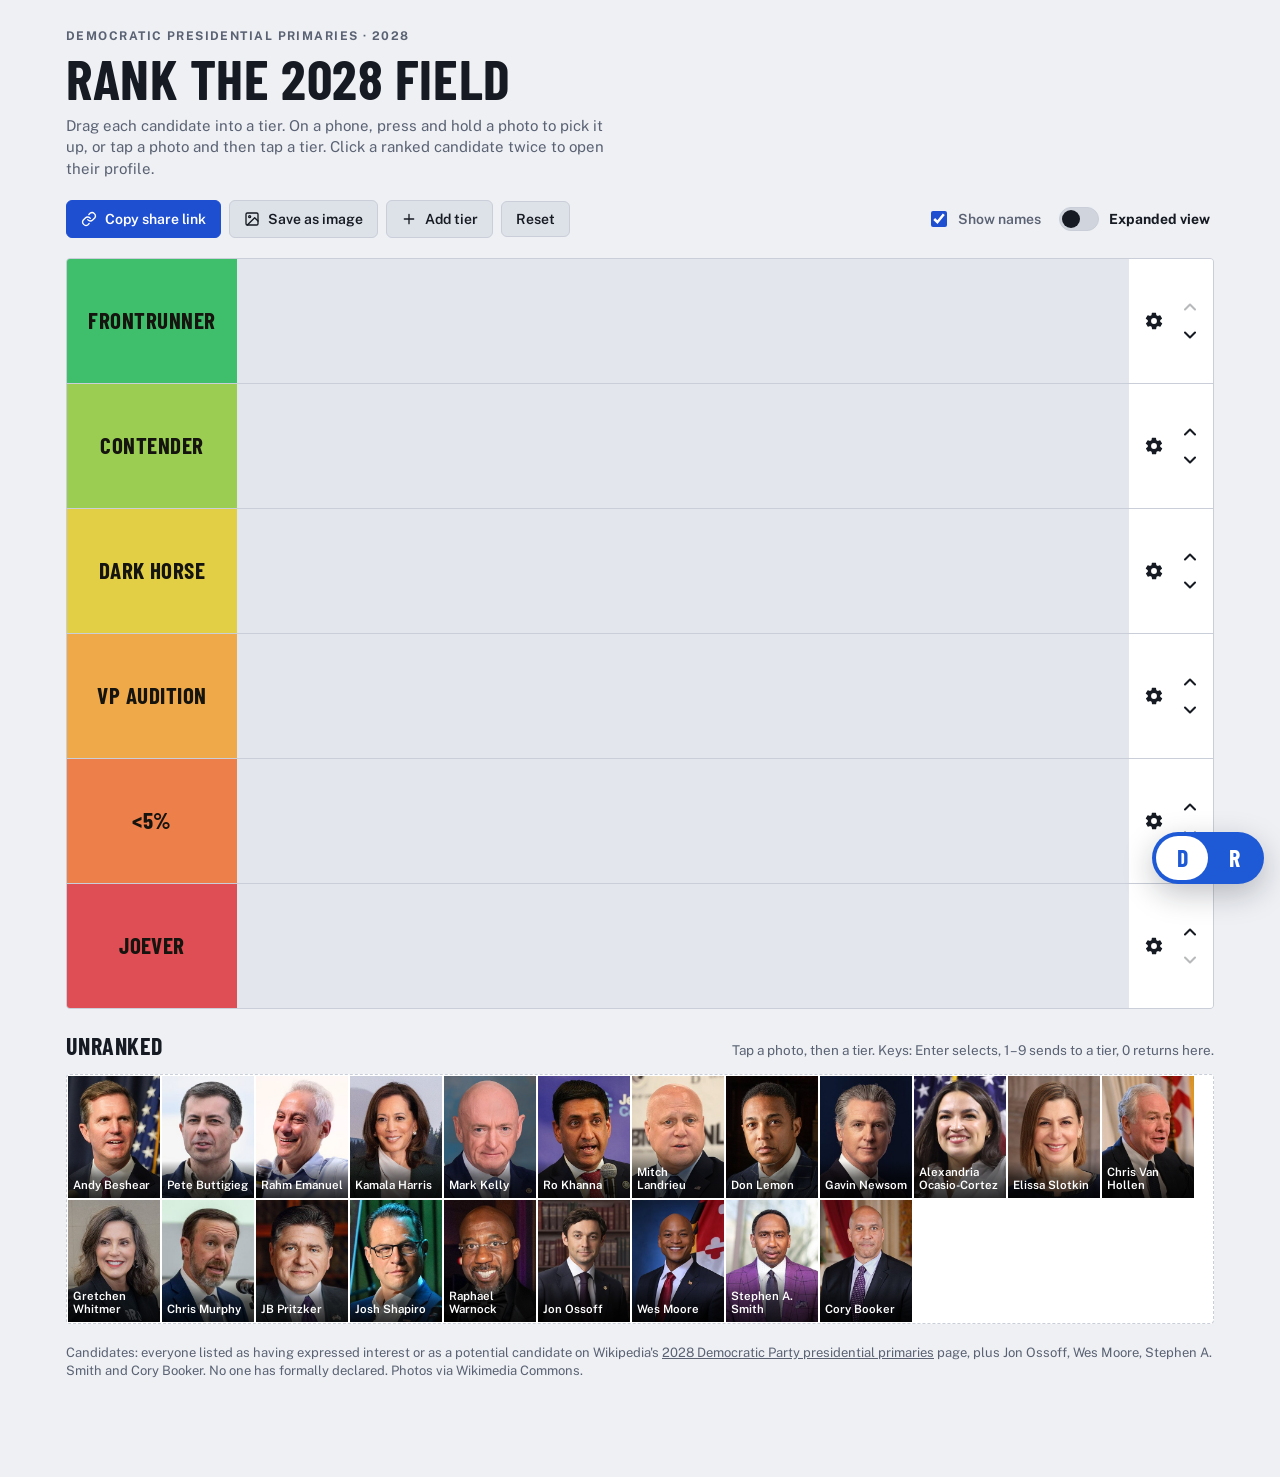
==== commit 4d3f6795: "Add D/R party toggle with the Republican field - Fixed toggle in the lower right switches parties: b" ====
--- a/index.html
+++ b/index.html
@@ -13,7 +13,7 @@
 <body>
 <main class="wrap">
   <header class="masthead">
-    <span class="eyebrow">Democratic presidential primaries · 2028</span>
+    <span class="eyebrow" id="eyebrow">Democratic presidential primaries · 2028</span>
     <h1>Rank the 2028 field</h1>
     <p class="lede">Drag each candidate into a tier. On a phone, press and hold a photo to pick it up, or tap a photo and then tap a tier. Click a ranked candidate twice to open their profile.</p>
   </header>
@@ -55,8 +55,14 @@
     </div>
   </section>
 
-  <p class="sources">Candidates: everyone listed as having expressed interest or as a potential candidate on Wikipedia's <a href="https://en.wikipedia.org/wiki/2028_Democratic_Party_presidential_primaries" target="_blank" rel="noopener">2028 Democratic Party presidential primaries</a> page, plus Jon Ossoff, Wes Moore, Stephen A. Smith and Cory Booker. No one has formally declared. Photos via Wikimedia Commons.</p>
+  <p class="sources" id="sources"></p>
 </main>
+
+<div class="party-toggle" id="party-toggle" role="group" aria-label="Party" data-active="D">
+  <span class="knob" aria-hidden="true"></span>
+  <button type="button" data-party="D" aria-pressed="true" aria-label="Democratic candidates">D</button>
+  <button type="button" data-party="R" aria-pressed="false" aria-label="Republican candidates">R</button>
+</div>
 
 <script src="candidates.js"></script>
 <script src="scores.js"></script>
--- a/style.css
+++ b/style.css
@@ -19,6 +19,8 @@
   --tier-5: #ec7f4a;
   --tier-6: #df4d55;
   --tier-ink: #15140f;
+  --dem: #1f5ad6;
+  --gop: #d22f36;
 
   --font-display: 'Barlow Condensed', 'Arial Narrow', 'Roboto Condensed', sans-serif;
   --font-body: 'Public Sans', system-ui, -apple-system, 'Segoe UI', sans-serif;
@@ -75,7 +77,7 @@
 .wrap {
   max-width: 1180px;
   margin: 0 auto;
-  padding-block: 28px 48px;
+  padding-block: 28px 96px; /* bottom room for the party toggle */
   padding-left: max(16px, env(safe-area-inset-left, 0px));
   padding-right: max(16px, env(safe-area-inset-right, 0px));
   display: grid;
@@ -437,6 +439,52 @@
   .pbar { height: 22px; gap: 2px; }
 }
 
+/* Party toggle: fixed bottom right, blue on D, red on R */
+.party-toggle {
+  position: fixed;
+  z-index: 40;
+  right: max(16px, calc(env(safe-area-inset-right, 0px) + 16px));
+  bottom: calc(16px + env(safe-area-inset-bottom, 0px));
+  display: grid;
+  grid-template-columns: 1fr 1fr;
+  width: 112px;
+  height: 52px;
+  padding: 4px;
+  border-radius: 26px;
+  background: var(--dem);
+  box-shadow: var(--shadow);
+  transition: background .2s;
+}
+.party-toggle[data-active="R"] { background: var(--gop); }
+.party-toggle .knob {
+  position: absolute;
+  top: 4px;
+  left: 4px;
+  width: 52px;
+  height: 44px;
+  border-radius: 22px;
+  background: #fff;
+  transition: transform .2s;
+}
+.party-toggle[data-active="R"] .knob { transform: translateX(52px); }
+.party-toggle button {
+  position: relative;
+  z-index: 1;
+  appearance: none;
+  border: 0;
+  background: transparent;
+  border-radius: 22px;
+  color: #fff;
+  font: 700 24px/1 var(--font-display);
+  cursor: pointer;
+}
+.party-toggle button[aria-pressed="true"] { color: var(--dem); cursor: default; }
+.party-toggle[data-active="R"] button[aria-pressed="true"] { color: var(--gop); }
+.party-toggle button:focus-visible { outline: 3px solid #fff; outline-offset: -3px; }
+@media (prefers-reduced-motion: reduce) {
+  .party-toggle, .party-toggle .knob { transition: none; }
+}
+
 /* Pool */
 .pool-head { display: flex; align-items: baseline; justify-content: space-between; gap: 12px; flex-wrap: wrap; }
 h2 {
@@ -516,7 +564,7 @@
 .toast {
   position: fixed;
   left: 50%;
-  bottom: calc(20px + env(safe-area-inset-bottom, 0px));
+  bottom: calc(84px + env(safe-area-inset-bottom, 0px)); /* clears the party toggle */
   transform: translateX(-50%);
   z-index: 70;
   background: var(--fg);
